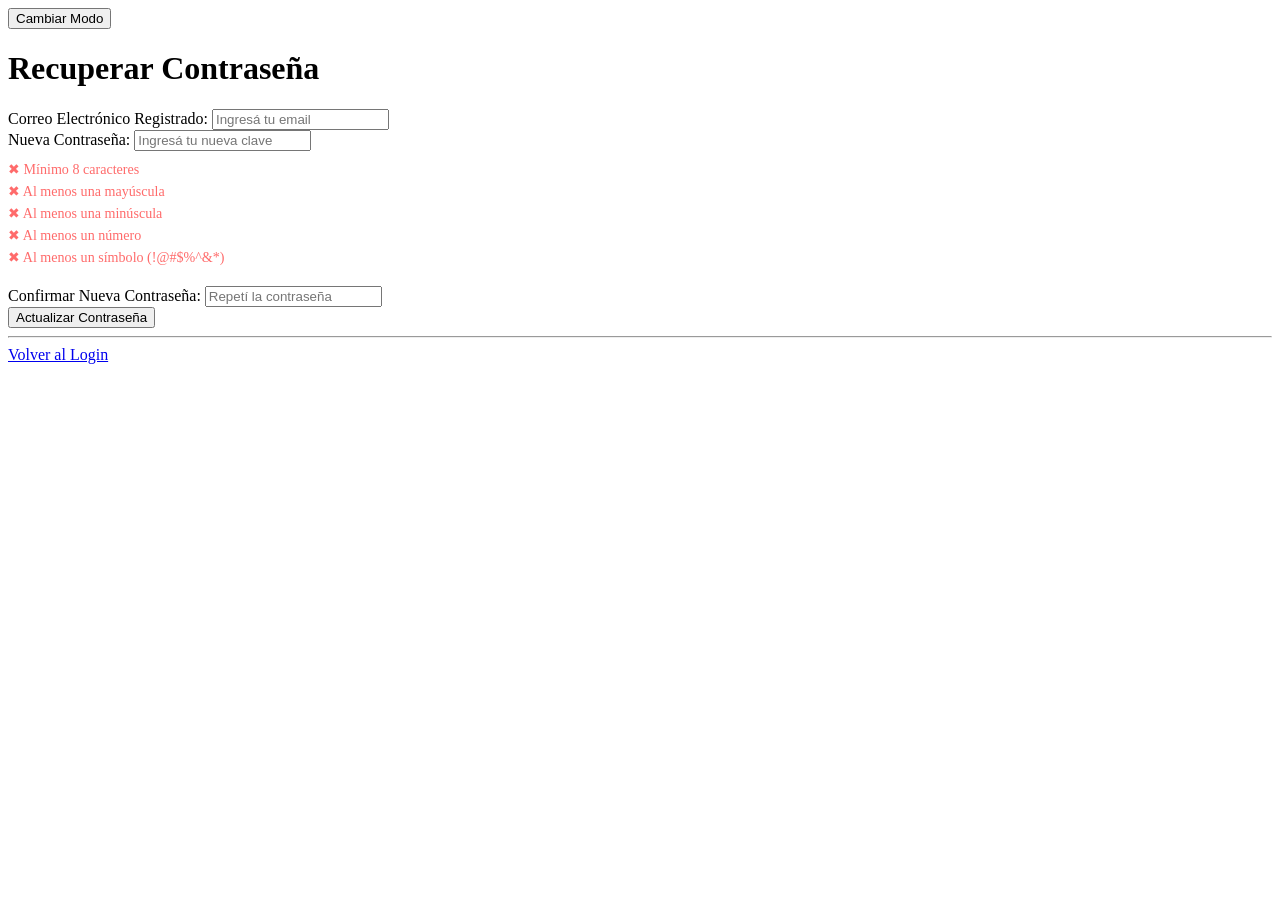
==== recuperar.html @ df50f113 "Rename SGG.2.oficial.2/recuperar.html to recuperar.html" ====
<!DOCTYPE html>
<html lang="es">
<head>
    <meta charset="UTF-8">
    <meta name="viewport" content="width=device-width, initial-scale=1.0">
    <title>SGG - Recuperar Contraseña</title>
    <link rel="stylesheet" href="css/style.css">
    <style>
        /* Estilos para las reglas de validación en tiempo real */
        .reglas-password {
            list-style: none;
            padding: 0;
            margin: 10px 0 20px 0;
            font-size: 0.88rem;
        }

        .reglas-password li {
            margin-bottom: 5px;
            color: var(--text-color, #ffffff);
            display: flex;
            align-items: center;
            gap: 6px;
        }

        .reglas-password li.invalido {
            color: #ff6b6b;
        }

        .reglas-password li.valido {
            color: #81c784;
        }
    </style>
</head>
<body>
    <button type="button" class="btn-tema" id="btn-tema" onclick="cambiarTema()">Cambiar Modo</button>

    <main class="card-container">
        <h1>Recuperar Contraseña</h1>

        <form id="form-recuperar">
            <div class="form-group">
                <label for="email">Correo Electrónico Registrado:</label>
                <input type="email" id="email" name="email" required placeholder="Ingresá tu email">
            </div>

            <div class="form-group">
                <label for="password">Nueva Contraseña:</label>
                <!-- Campo tipo text: las letras se ven directamente -->
                <input type="text" id="password" name="password" required placeholder="Ingresá tu nueva clave">
            </div>

            <!-- Lista interactiva de requisitos de seguridad -->
            <ul class="reglas-password" id="lista-reglas">
                <li id="rule-length" class="invalido">✖ Mínimo 8 caracteres</li>
                <li id="rule-upper" class="invalido">✖ Al menos una mayúscula</li>
                <li id="rule-lower" class="invalido">✖ Al menos una minúscula</li>
                <li id="rule-number" class="invalido">✖ Al menos un número</li>
                <li id="rule-special" class="invalido">✖ Al menos un símbolo (!@#$%^&*)</li>
            </ul>

            <div class="form-group">
                <label for="confirmPassword">Confirmar Nueva Contraseña:</label>
                <!-- Campo tipo text: sin ocultar caracteres -->
                <input type="text" id="confirmPassword" name="confirmPassword" required placeholder="Repetí la contraseña">
            </div>

            <!-- Botón de actualización directa (sin botón de Mostrar) -->
            <button type="submit" class="btn-principal" id="btn-actualizar">Actualizar Contraseña</button>
        </form>

        <div id="recMensaje" class="msg-box" aria-live="polite"></div>

        <hr class="divisoria">

        <div class="card-footer">
            <a href="index.html">Volver al Login</a>
        </div>
    </main>

    <script>
        // Persistencia y cambio de modo Claro/Oscuro
        (function() {
            const temaGuardado = localStorage.getItem('tema_sgg');
            if (!temaGuardado) {
                localStorage.setItem('tema_sgg', 'claro');
                document.body.classList.remove('modo-noche');
            } else if (temaGuardado === 'oscuro') {
                document.body.classList.add('modo-noche');
            } else {
                document.body.classList.remove('modo-noche');
            }
        })();

        window.cambiarTema = function() {
            document.body.classList.toggle('modo-noche');
            const esOscuro = document.body.classList.contains('modo-noche');
            localStorage.setItem('tema_sgg', esOscuro ? 'oscuro' : 'claro');
        };

        // Lógica de validación de reglas en tiempo real y envío del formulario
        document.addEventListener('DOMContentLoaded', () => {
            const passInput = document.getElementById('password');
            const formRecuperar = document.getElementById('form-recuperar');
            const recMensaje = document.getElementById('recMensaje');

            const ruleLength = document.getElementById('rule-length');
            const ruleUpper = document.getElementById('rule-upper');
            const ruleLower = document.getElementById('rule-lower');
            const ruleNumber = document.getElementById('rule-number');
            const ruleSpecial = document.getElementById('rule-special');

            if (passInput) {
                passInput.addEventListener('input', () => {
                    const val = passInput.value;

                    if (val.length >= 8) {
                        ruleLength.className = 'valido';
                        ruleLength.textContent = '✔ Mínimo 8 caracteres';
                    } else {
                        ruleLength.className = 'invalido';
                        ruleLength.textContent = '✖ Mínimo 8 caracteres';
                    }

                    if (/[A-Z]/.test(val)) {
                        ruleUpper.className = 'valido';
                        ruleUpper.textContent = '✔ Al menos una mayúscula';
                    } else {
                        ruleUpper.className = 'invalido';
                        ruleUpper.textContent = '✖ Al menos una mayúscula';
                    }

                    if (/[a-z]/.test(val)) {
                        ruleLower.className = 'valido';
                        ruleLower.textContent = '✔ Al menos una minúscula';
                    } else {
                        ruleLower.className = 'invalido';
                        ruleLower.textContent = '✖ Al menos una minúscula';
                    }

                    if (/[0-9]/.test(val)) {
                        ruleNumber.className = 'valido';
                        ruleNumber.textContent = '✔ Al menos un número';
                    } else {
                        ruleNumber.className = 'invalido';
                        ruleNumber.textContent = '✖ Al menos un número';
                    }

                    if (/[!@#$%^&*(),.?":{}|<>]/.test(val)) {
                        ruleSpecial.className = 'valido';
                        ruleSpecial.textContent = '✔ Al menos un símbolo (!@#$%^&*)';
                    } else {
                        ruleSpecial.className = 'invalido';
                        ruleSpecial.textContent = '✖ Al menos un símbolo (!@#$%^&*)';
                    }
                });
            }

            if (formRecuperar) {
                formRecuperar.addEventListener('submit', (e) => {
                    e.preventDefault();

                    const email = document.getElementById('email').value.trim();
                    const password = document.getElementById('password').value;
                    const confirmPassword = document.getElementById('confirmPassword').value;

                    if (password !== confirmPassword) {
                        recMensaje.className = 'msg-box error';
                        recMensaje.textContent = 'Las contraseñas no coinciden.';
                        return;
                    }

                    const esValida = password.length >= 8 &&
                                     /[A-Z]/.test(password) &&
                                     /[a-z]/.test(password) &&
                                     /[0-9]/.test(password) &&
                                     /[!@#$%^&*(),.?":{}|<>]/.test(password);

                    if (!esValida) {
                        recMensaje.className = 'msg-box error';
                        recMensaje.textContent = 'La contraseña no cumple con todos los requisitos de seguridad.';
                        return;
                    }

                    let usuarios = JSON.parse(localStorage.getItem('usuarios_sgg')) || [];
                    const idx = usuarios.findIndex(u => u.email === email || u.usuario === email);

                    if (idx !== -1) {
                        usuarios[idx].password = password;
                        localStorage.setItem('usuarios_sgg', JSON.stringify(usuarios));

                        recMensaje.className = 'msg-box success';
                        recMensaje.textContent = 'Contraseña actualizada con éxito. Redirigiendo al login...';

                        setTimeout(() => {
                            window.location.href = 'index.html';
                        }, 2000);
                    } else {
                        recMensaje.className = 'msg-box error';
                        recMensaje.textContent = 'No se encontró ninguna cuenta asociada a este correo o usuario.';
                    }
                });
            }
        });
    </script>
</body>
</html>
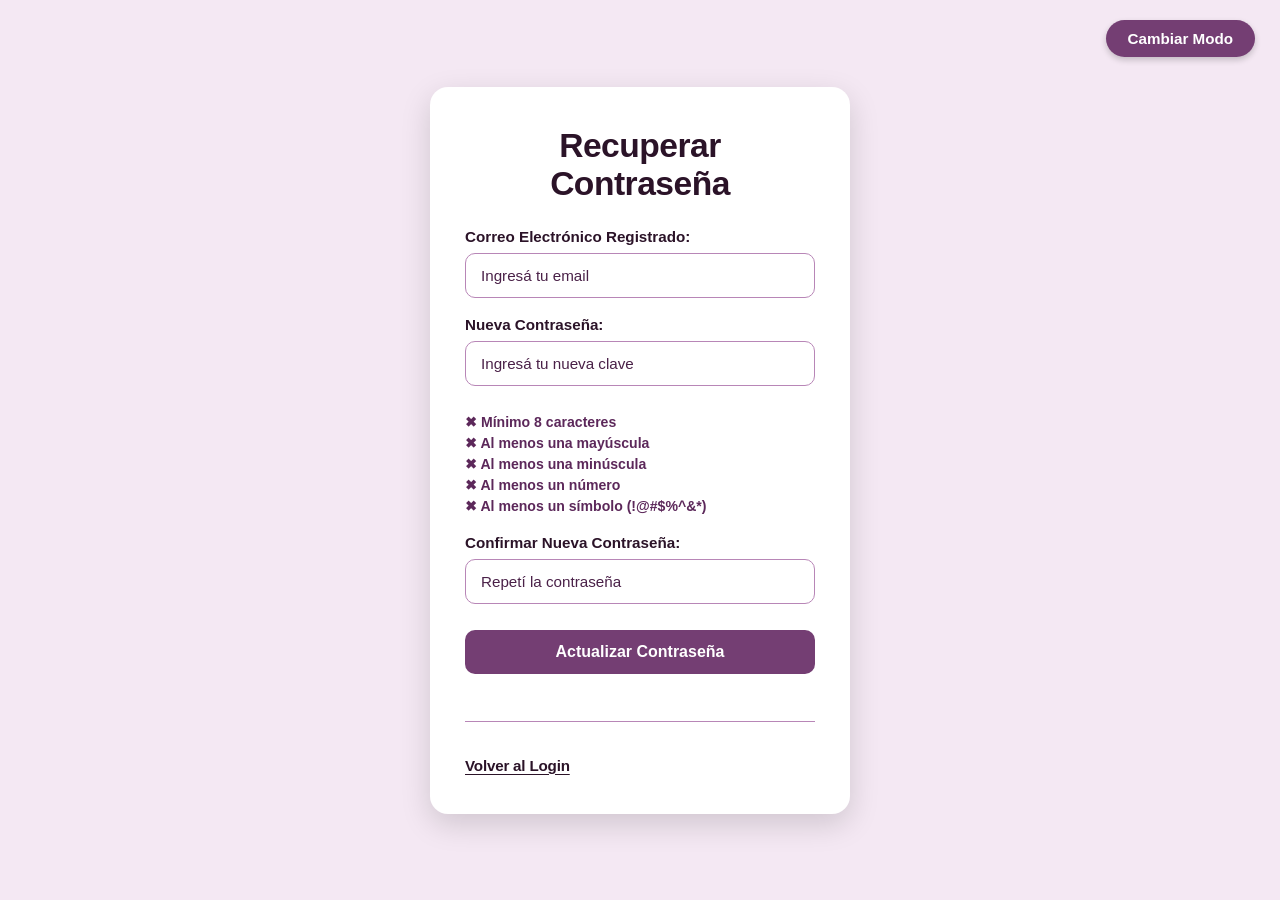
==== commit 49fbc179: "Enhance password update logic with validation Added validation to ensure new password is not the sam" ====
--- a/recuperar.html
+++ b/recuperar.html
@@ -185,6 +185,12 @@
                     const idx = usuarios.findIndex(u => u.email === email || u.usuario === email);
 
                     if (idx !== -1) {
+                        if (usuarios[idx].password === password) {
+                            recMensaje.className = 'msg-box error';
+                            recMensaje.textContent = 'La nueva contraseña no puede ser igual a la anterior.';
+                            return;
+                        }
+
                         usuarios[idx].password = password;
                         localStorage.setItem('usuarios_sgg', JSON.stringify(usuarios));
 
--- a/css/style.css
+++ b/css/style.css
@@ -0,0 +1,663 @@
+
+
+/* ==========================================================
+
+   PALETA VIOLETA / LAVANDA CON ALTO CONTRASTE (ACCESIBILIDAD 94+)
+
+   ========================================================== */
+
+:root {
+
+    --bg-color: #f4e8f3;          /* Fondo suave lavanda */
+
+    --card-bg: #ffffff;          /* Tarjeta blanca limpia */
+
+    --text-color: #2b1328;        /* Violeta oscuro con alto contraste */
+
+    --placeholder-color: #4a2148; /* Placeholder violeta oscuro legible WCAG */
+
+    --btn-color: #743e73;         /* Botón Violeta con alto contraste */
+
+    --btn-hover: #5d2f5c;         /* Hover botones */
+
+    --border-color: #b886b7;      /* Bordes lila */
+
+    --input-bg: #ffffff;         /* Fondo casillas blanco */
+
+    --error-color: #5c285a;      /* Violeta oscuro para reglas (reemplaza al rojo claro) */
+
+    --success-color: #125416;    /* Verde oscuro de alto contraste */
+
+}
+
+/* MODO NOCHE VIOLETA OSCURO */
+
+body.modo-noche {
+
+    --bg-color: #1e131c;
+
+    --card-bg: #2d1d2b;
+
+    --text-color: #ffffff;
+
+    --placeholder-color: #e5c2e4;
+
+    --btn-color: #b981b8;
+
+    --btn-hover: #a473a3;
+
+    --border-color: #5e3b5c;
+
+    --input-bg: #231722;
+
+    --error-color: #fcaefa;
+
+    --success-color: #81c784;
+
+}
+
+html, body {
+
+    height: 100%;
+
+    margin: 0;
+
+    padding: 0;
+
+}
+
+body {
+
+    background-color: var(--bg-color) !important;
+
+    color: var(--text-color);
+
+    font-family: -apple-system, BlinkMacSystemFont, "Segoe UI", Roboto, Arial, sans-serif;
+
+    display: flex;
+
+    justify-content: center;
+
+    align-items: center;
+
+    min-height: 100vh;
+
+    box-sizing: border-box;
+
+    padding: 20px;
+
+}
+
+/* BOTÓN "CAMBIAR MODO" FIJO EN LA ESQUINA */
+
+.btn-tema, #btn-tema, #btnTheme {
+
+    position: fixed !important;
+
+    top: 20px !important;
+
+    right: 25px !important;
+
+    left: auto !important;
+
+    bottom: auto !important;
+
+    transform: none !important;
+
+    background-color: var(--btn-color) !important;
+
+    color: #ffffff !important;
+
+    border: none !important;
+
+    padding: 10px 22px !important;
+
+    border-radius: 25px !important;
+
+    cursor: pointer;
+
+    font-weight: bold;
+
+    font-size: 0.95rem;
+
+    box-shadow: 0 3px 6px rgba(0,0,0,0.2);
+
+    z-index: 9999 !important;
+
+    transition: background-color 0.2s ease;
+
+}
+
+.btn-tema:hover {
+
+    background-color: var(--btn-hover) !important;
+
+}
+
+/* CONTENEDOR PRINCIPAL Y TARJETAS */
+
+.card-container, main, .container {
+
+    background: var(--card-bg);
+
+    width: 100%;
+
+    max-width: 420px;
+
+    padding: 40px 35px;
+
+    border-radius: 18px;
+
+    box-shadow: 0 10px 30px rgba(0, 0, 0, 0.15);
+
+    box-sizing: border-box;
+
+    display: flex;
+
+    flex-direction: column;
+
+    margin: auto;
+
+}
+
+h1, h2 {
+
+    text-align: center;
+
+    margin-top: 0;
+
+    margin-bottom: 25px;
+
+    color: var(--text-color);
+
+    font-size: 2.1rem;
+
+    font-weight: 800;
+
+    letter-spacing: -0.5px;
+
+}
+
+form {
+
+    display: flex;
+
+    flex-direction: column;
+
+    width: 100%;
+
+}
+
+.form-group {
+
+    margin-bottom: 18px;
+
+    display: flex;
+
+    flex-direction: column;
+
+}
+
+label {
+
+    font-weight: 800;
+
+    margin-bottom: 8px;
+
+    color: var(--text-color);
+
+    font-size: 0.95rem;
+
+}
+
+input[type="text"],
+
+input[type="password"],
+
+input[type="email"],
+
+input[type="date"],
+
+input[type="number"],
+
+select {
+
+    padding: 13px 15px;
+
+    border: 1px solid var(--border-color);
+
+    border-radius: 10px;
+
+    background-color: var(--input-bg);
+
+    color: var(--text-color);
+
+    box-sizing: border-box;
+
+    width: 100%;
+
+    font-size: 0.95rem;
+
+    outline: none;
+
+    transition: border-color 0.2s ease;
+
+}
+
+::placeholder {
+
+    color: var(--placeholder-color) !important;
+
+    opacity: 1 !important;
+
+}
+
+input:focus, select:focus {
+
+    border-color: var(--btn-color);
+
+}
+
+.btn-principal,
+
+.btn-mostrar,
+
+.btn-logout,
+
+#btn-login,
+
+#btn-registro,
+
+#btn-recuperar,
+
+#btn-actualizar,
+
+#btn-guardar-gasto {
+
+    background-color: var(--btn-color);
+
+    color: #ffffff;
+
+    border: none;
+
+    padding: 13px;
+
+    border-radius: 10px;
+
+    font-weight: 700;
+
+    font-size: 1rem;
+
+    cursor: pointer;
+
+    width: 100%;
+
+    margin-top: 8px;
+
+    margin-bottom: 12px;
+
+    transition: background-color 0.2s ease;
+
+}
+
+.btn-principal:hover,
+
+.btn-mostrar:hover,
+
+.btn-logout:hover {
+
+    background-color: var(--btn-hover);
+
+}
+
+.btn-cancelar {
+
+    background-color: var(--placeholder-color);
+
+    color: #ffffff;
+
+    border: none;
+
+    padding: 13px;
+
+    border-radius: 10px;
+
+    font-weight: 700;
+
+    font-size: 1rem;
+
+    cursor: pointer;
+
+    width: 100%;
+
+    margin-top: 8px;
+
+    margin-bottom: 12px;
+
+    transition: background-color 0.2s ease;
+
+}
+
+.btn-cancelar:hover {
+
+    background-color: var(--btn-hover);
+
+}
+
+.msg-box, #mensaje, #regMensaje, #recMensaje {
+
+    font-size: 0.95rem;
+
+    font-weight: 700;
+
+    text-align: center;
+
+    margin-top: 10px;
+
+    margin-bottom: 5px;
+
+}
+
+.msg-box.error { color: var(--error-color); }
+
+.msg-box.success { color: var(--success-color); }
+
+.divisoria {
+
+    border: none;
+
+    border-top: 1px solid var(--border-color);
+
+    margin: 20px 0;
+
+}
+
+.card-footer, .links-container {
+
+    display: flex !important;
+
+    justify-content: space-between !important;
+
+    align-items: center !important;
+
+    width: 100% !important;
+
+    margin-top: 15px !important;
+
+}
+
+a, 
+
+a:link, 
+
+a:visited, 
+
+a:hover, 
+
+a:active, 
+
+a:focus,
+
+.card-footer a, 
+
+.links-container a {
+
+    color: var(--text-color) !important;
+
+    text-decoration: underline !important;
+
+    text-underline-offset: 3px !important;
+
+    font-weight: 900 !important;
+
+    font-size: 0.95rem !important;
+
+    letter-spacing: -0.2px;
+
+}
+
+body.modo-noche a,
+
+body.modo-noche a:link,
+
+body.modo-noche a:visited,
+
+body.modo-noche a:hover,
+
+body.modo-noche a:active,
+
+body.modo-noche a:focus {
+
+    color: #ffffff !important;
+
+}
+
+/* REGLAS DE CONTRASEÑA CON VIOLETA OSCURO LEGIBLE */
+
+.reglas-password, .password-rules, #lista-reglas {
+
+    list-style: none;
+
+    padding: 0;
+
+    margin: 10px 0 15px 0;
+
+    font-size: 0.88rem;
+
+    font-weight: 700;
+
+}
+
+.reglas-password li, .password-rules li, #lista-reglas li {
+
+    margin-bottom: 5px;
+
+    color: var(--error-color) !important;
+
+}
+
+.reglas-password li.valido, .password-rules li.valido, #lista-reglas li.valido {
+
+    color: var(--success-color) !important;
+
+}
+
+.user-welcome {
+
+    text-align: center;
+
+    font-weight: 700;
+
+    margin-bottom: 15px;
+
+    font-size: 0.9rem;
+
+}
+
+.dashboard-summary {
+
+    background-color: var(--input-bg);
+
+    border: 1px solid var(--border-color);
+
+    border-radius: 12px;
+
+    padding: 15px;
+
+    text-align: center;
+
+    margin-bottom: 20px;
+
+}
+
+.dashboard-summary h2 {
+
+    margin: 0 0 5px 0;
+
+    font-size: 1.1rem;
+
+}
+
+.total-monto {
+
+    font-size: 1.8rem;
+
+    font-weight: 800;
+
+    color: var(--btn-color);
+
+    margin: 0;
+
+}
+
+.tabla-container {
+
+    width: 100%;
+
+    overflow-x: auto;
+
+}
+
+table {
+
+    width: 100%;
+
+    border-collapse: collapse;
+
+    margin-top: 10px;
+
+}
+
+th, td {
+
+    padding: 10px 8px;
+
+    text-align: left;
+
+    border-bottom: 1px solid var(--border-color);
+
+    font-size: 0.85rem;
+
+    vertical-align: middle;
+
+}
+
+th {
+
+    font-weight: 800;
+
+    background-color: var(--input-bg);
+
+}
+
+.acciones-cell {
+
+    display: flex !important;
+
+    flex-direction: row !important;
+
+    gap: 8px !important;
+
+    align-items: center !important;
+
+}
+
+.btn-tabla {
+
+    padding: 6px 12px;
+
+    border: none;
+
+    border-radius: 6px;
+
+    cursor: pointer;
+
+    font-weight: 700;
+
+    font-size: 0.8rem;
+
+    margin: 0 !important;
+
+    white-space: nowrap;
+
+}
+
+.btn-editar { 
+
+    background-color: var(--btn-color); 
+
+    color: #ffffff; 
+
+}
+
+.btn-eliminar { 
+
+    background-color: #8b0000; 
+
+    color: #ffffff; 
+
+}
+
+.modal-overlay {
+
+    display: none;
+
+    position: fixed;
+
+    top: 0; left: 0; width: 100%; height: 100%;
+
+    background: rgba(0,0,0,0.5);
+
+    justify-content: center;
+
+    align-items: center;
+
+    z-index: 2000;
+
+}
+
+.modal-card {
+
+    background: var(--card-bg);
+
+    padding: 25px;
+
+    border-radius: 15px;
+
+    max-width: 320px;
+
+    width: 90%;
+
+    text-align: center;
+
+    border: 1px solid var(--border-color);
+
+}
+
+.modal-acciones {
+
+    display: flex !important;
+
+    flex-direction: row !important;
+
+    gap: 12px !important;
+
+    margin-top: 20px !important;
+
+    width: 100% !important;
+
+}
+
+.modal-acciones button {
+
+    flex: 1 1 50% !important;
+
+    width: 50% !important;
+
+    margin: 0 !important;
+
+    padding: 12px 0 !important;
+
+    box-sizing: border-box !important;
+
+}
